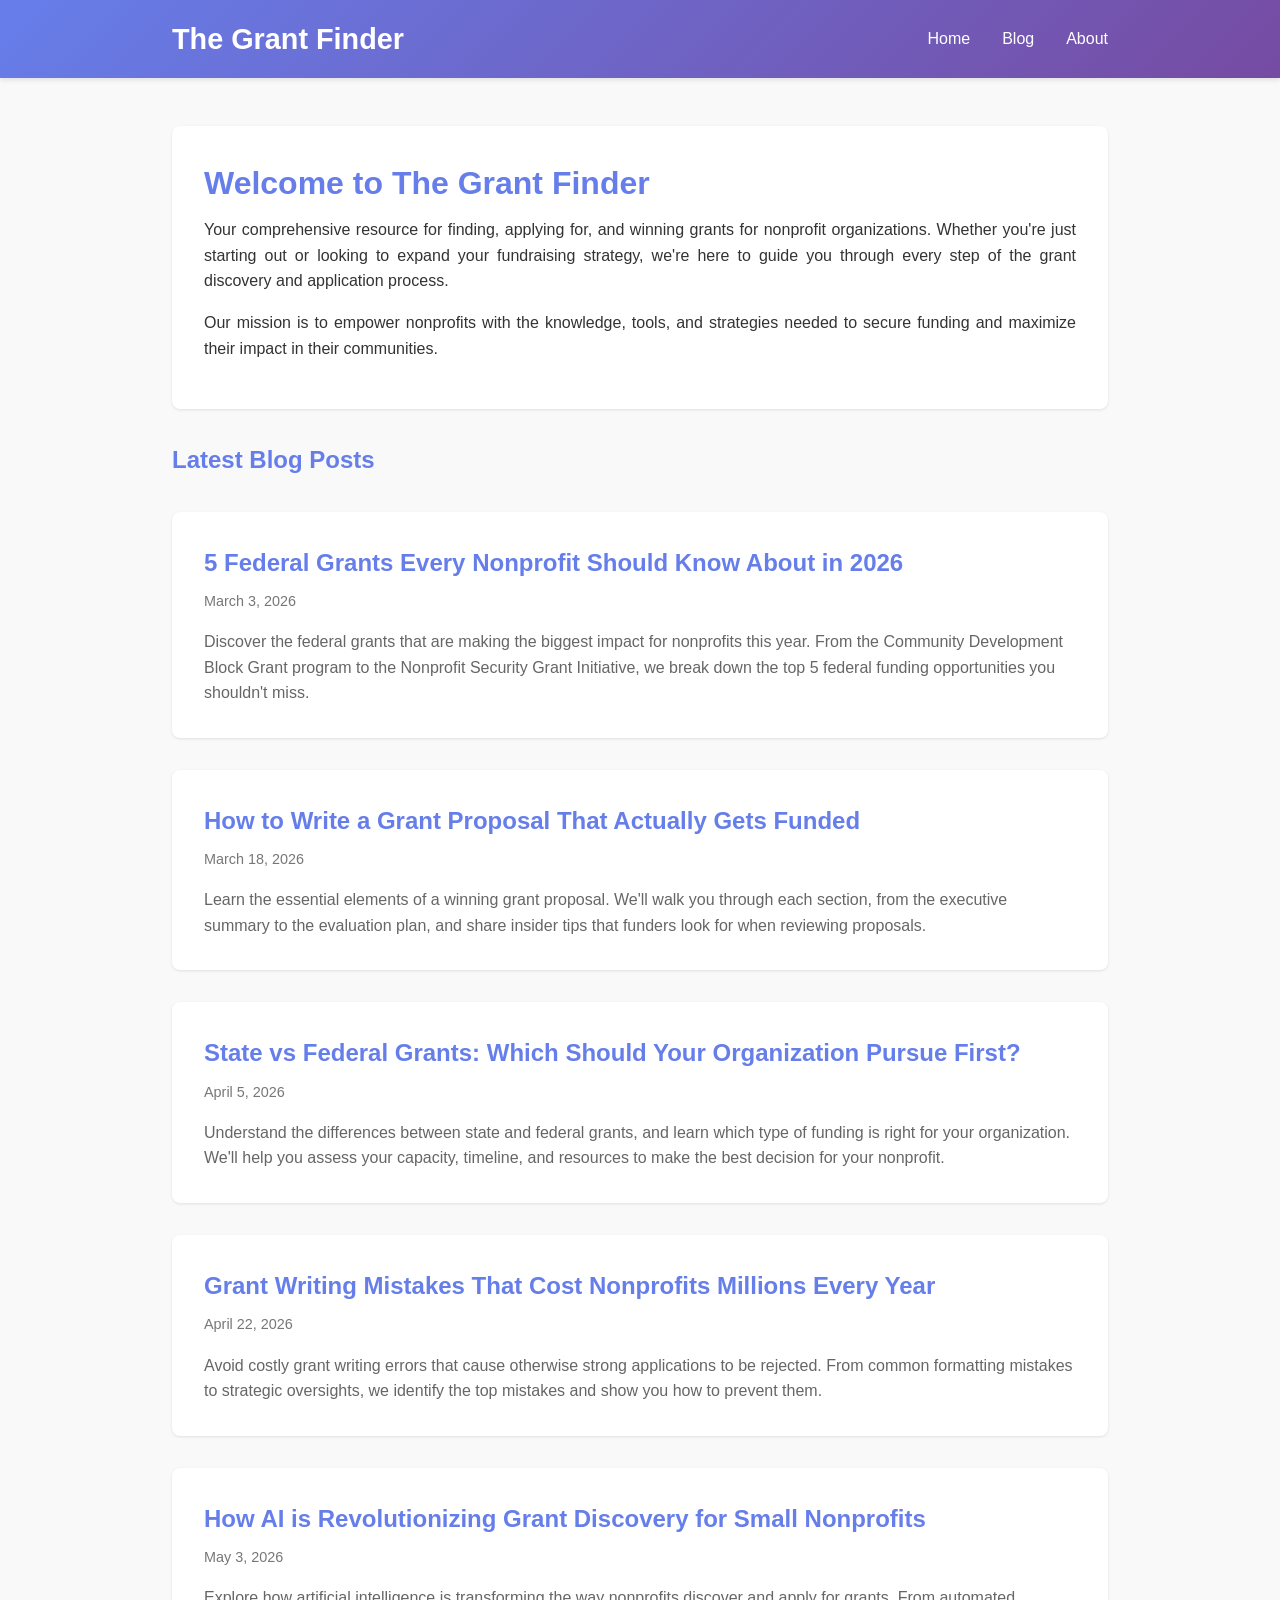
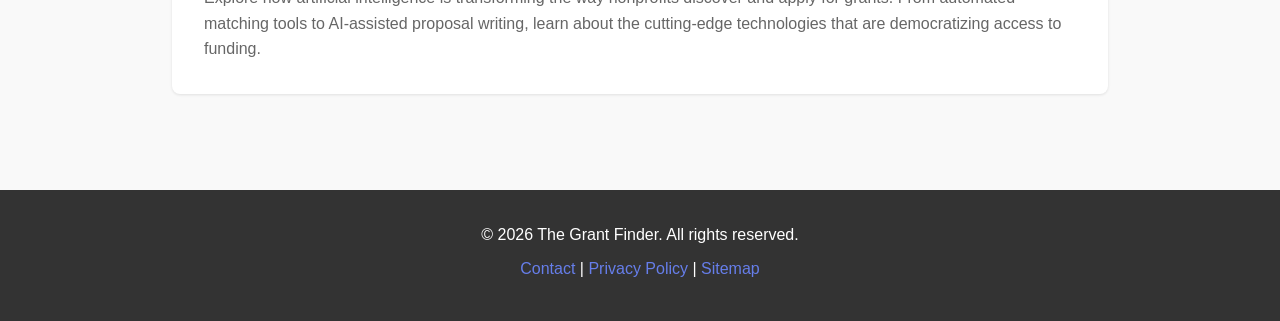
==== index.html @ ea4c946d "Initial setup: Add homepage, CSS styling, and sitemap" ====
<!DOCTYPE html>
<html lang="en">
<head>
    <meta charset="UTF-8">
    <meta name="viewport" content="width=device-width, initial-scale=1.0">
    <title>The Grant Finder - Grants for Nonprofits</title>
    <meta name="description" content="Your comprehensive resource for finding, applying for, and winning grants for nonprofit organizations.">
    <link rel="stylesheet" href="css/style.css">
</head>
<body>
    <header>
        <div class="container">
            <h1>The Grant Finder</h1>
            <nav>
                <ul>
                    <li><a href="index.html">Home</a></li>
                    <li><a href="#blog">Blog</a></li>
                    <li><a href="#about">About</a></li>
                </ul>
            </nav>
        </div>
    </header>

    <main>
        <div class="container">
            <article>
                <h1>Welcome to The Grant Finder</h1>
                <p>Your comprehensive resource for finding, applying for, and winning grants for nonprofit organizations. Whether you're just starting out or looking to expand your fundraising strategy, we're here to guide you through every step of the grant discovery and application process.</p>
                <p>Our mission is to empower nonprofits with the knowledge, tools, and strategies needed to secure funding and maximize their impact in their communities.</p>
            </article>

            <h2 id="blog" style="color: #667eea; margin-bottom: 2rem;">Latest Blog Posts</h2>
            <div class="blog-list">
                <a href="blog/5-federal-grants-every-nonprofit-should-know.html" class="blog-card">
                    <h2>5 Federal Grants Every Nonprofit Should Know About in 2026</h2>
                    <span class="date">March 3, 2026</span>
                    <p>Discover the federal grants that are making the biggest impact for nonprofits this year. From the Community Development Block Grant program to the Nonprofit Security Grant Initiative, we break down the top 5 federal funding opportunities you shouldn't miss.</p>
                </a>

                <a href="blog/how-to-write-a-grant-proposal.html" class="blog-card">
                    <h2>How to Write a Grant Proposal That Actually Gets Funded</h2>
                    <span class="date">March 18, 2026</span>
                    <p>Learn the essential elements of a winning grant proposal. We'll walk you through each section, from the executive summary to the evaluation plan, and share insider tips that funders look for when reviewing proposals.</p>
                </a>

                <a href="blog/state-vs-federal-grants.html" class="blog-card">
                    <h2>State vs Federal Grants: Which Should Your Organization Pursue First?</h2>
                    <span class="date">April 5, 2026</span>
                    <p>Understand the differences between state and federal grants, and learn which type of funding is right for your organization. We'll help you assess your capacity, timeline, and resources to make the best decision for your nonprofit.</p>
                </a>

                <a href="blog/grant-writing-mistakes.html" class="blog-card">
                    <h2>Grant Writing Mistakes That Cost Nonprofits Millions Every Year</h2>
                    <span class="date">April 22, 2026</span>
                    <p>Avoid costly grant writing errors that cause otherwise strong applications to be rejected. From common formatting mistakes to strategic oversights, we identify the top mistakes and show you how to prevent them.</p>
                </a>

                <a href="blog/ai-grant-discovery.html" class="blog-card">
                    <h2>How AI is Revolutionizing Grant Discovery for Small Nonprofits</h2>
                    <span class="date">May 3, 2026</span>
                    <p>Explore how artificial intelligence is transforming the way nonprofits discover and apply for grants. From automated matching tools to AI-assisted proposal writing, learn about the cutting-edge technologies that are democratizing access to funding.</p>
                </a>
            </div>
        </div>
    </main>

    <footer>
        <div class="container">
            <p>&copy; 2026 The Grant Finder. All rights reserved.</p>
            <p><a href="#">Contact</a> | <a href="#">Privacy Policy</a> | <a href="sitemap.xml">Sitemap</a></p>
        </div>
    </footer>
</body>
</html>
---- css/style.css ----
* {
  margin: 0;
  padding: 0;
  box-sizing: border-box;
}

body {
  font-family: 'Segoe UI', Tahoma, Geneva, Verdana, sans-serif;
  line-height: 1.6;
  color: #333;
  background-color: #f9f9f9;
}

header {
  background: linear-gradient(135deg, #667eea 0%, #764ba2 100%);
  color: white;
  padding: 1rem 0;
  box-shadow: 0 2px 5px rgba(0,0,0,0.1);
}

header .container {
  max-width: 1000px;
  margin: 0 auto;
  padding: 0 2rem;
  display: flex;
  justify-content: space-between;
  align-items: center;
}

header h1 {
  font-size: 1.8rem;
}

nav ul {
  list-style: none;
  display: flex;
  gap: 2rem;
}

nav a {
  color: white;
  text-decoration: none;
  transition: opacity 0.3s;
}

nav a:hover {
  opacity: 0.8;
}

.container {
  max-width: 1000px;
  margin: 0 auto;
  padding: 0 2rem;
}

main {
  padding: 3rem 0;
  min-height: calc(100vh - 300px);
}

article {
  background: white;
  padding: 2rem;
  margin-bottom: 2rem;
  border-radius: 8px;
  box-shadow: 0 1px 3px rgba(0,0,0,0.1);
}

article h1 {
  color: #667eea;
  margin-bottom: 0.5rem;
  font-size: 2rem;
}

.article-meta {
  color: #777;
  font-size: 0.9rem;
  margin-bottom: 1.5rem;
  border-bottom: 1px solid #eee;
  padding-bottom: 1rem;
}

article p {
  margin-bottom: 1rem;
  text-align: justify;
}

article h2 {
  color: #764ba2;
  margin-top: 1.5rem;
  margin-bottom: 0.5rem;
  font-size: 1.5rem;
}

article h3 {
  color: #667eea;
  margin-top: 1rem;
  margin-bottom: 0.3rem;
  font-size: 1.2rem;
}

article ul, article ol {
  margin-left: 2rem;
  margin-bottom: 1rem;
}

article li {
  margin-bottom: 0.5rem;
}

.blog-list {
  display: grid;
  gap: 2rem;
}

.blog-card {
  background: white;
  padding: 2rem;
  border-radius: 8px;
  box-shadow: 0 1px 3px rgba(0,0,0,0.1);
  transition: transform 0.3s, box-shadow 0.3s;
  text-decoration: none;
  color: #333;
  display: block;
}

.blog-card:hover {
  transform: translateY(-2px);
  box-shadow: 0 4px 8px rgba(0,0,0,0.2);
}

.blog-card h2 {
  color: #667eea;
  margin-bottom: 0.5rem;
}

.blog-card .date {
  color: #777;
  font-size: 0.9rem;
  display: block;
  margin-bottom: 1rem;
}

.blog-card p {
  color: #666;
}

footer {
  background: #333;
  color: white;
  text-align: center;
  padding: 2rem;
  margin-top: 3rem;
}

footer p {
  margin-bottom: 0.5rem;
}

footer a {
  color: #667eea;
  text-decoration: none;
}

footer a:hover {
  text-decoration: underline;
}
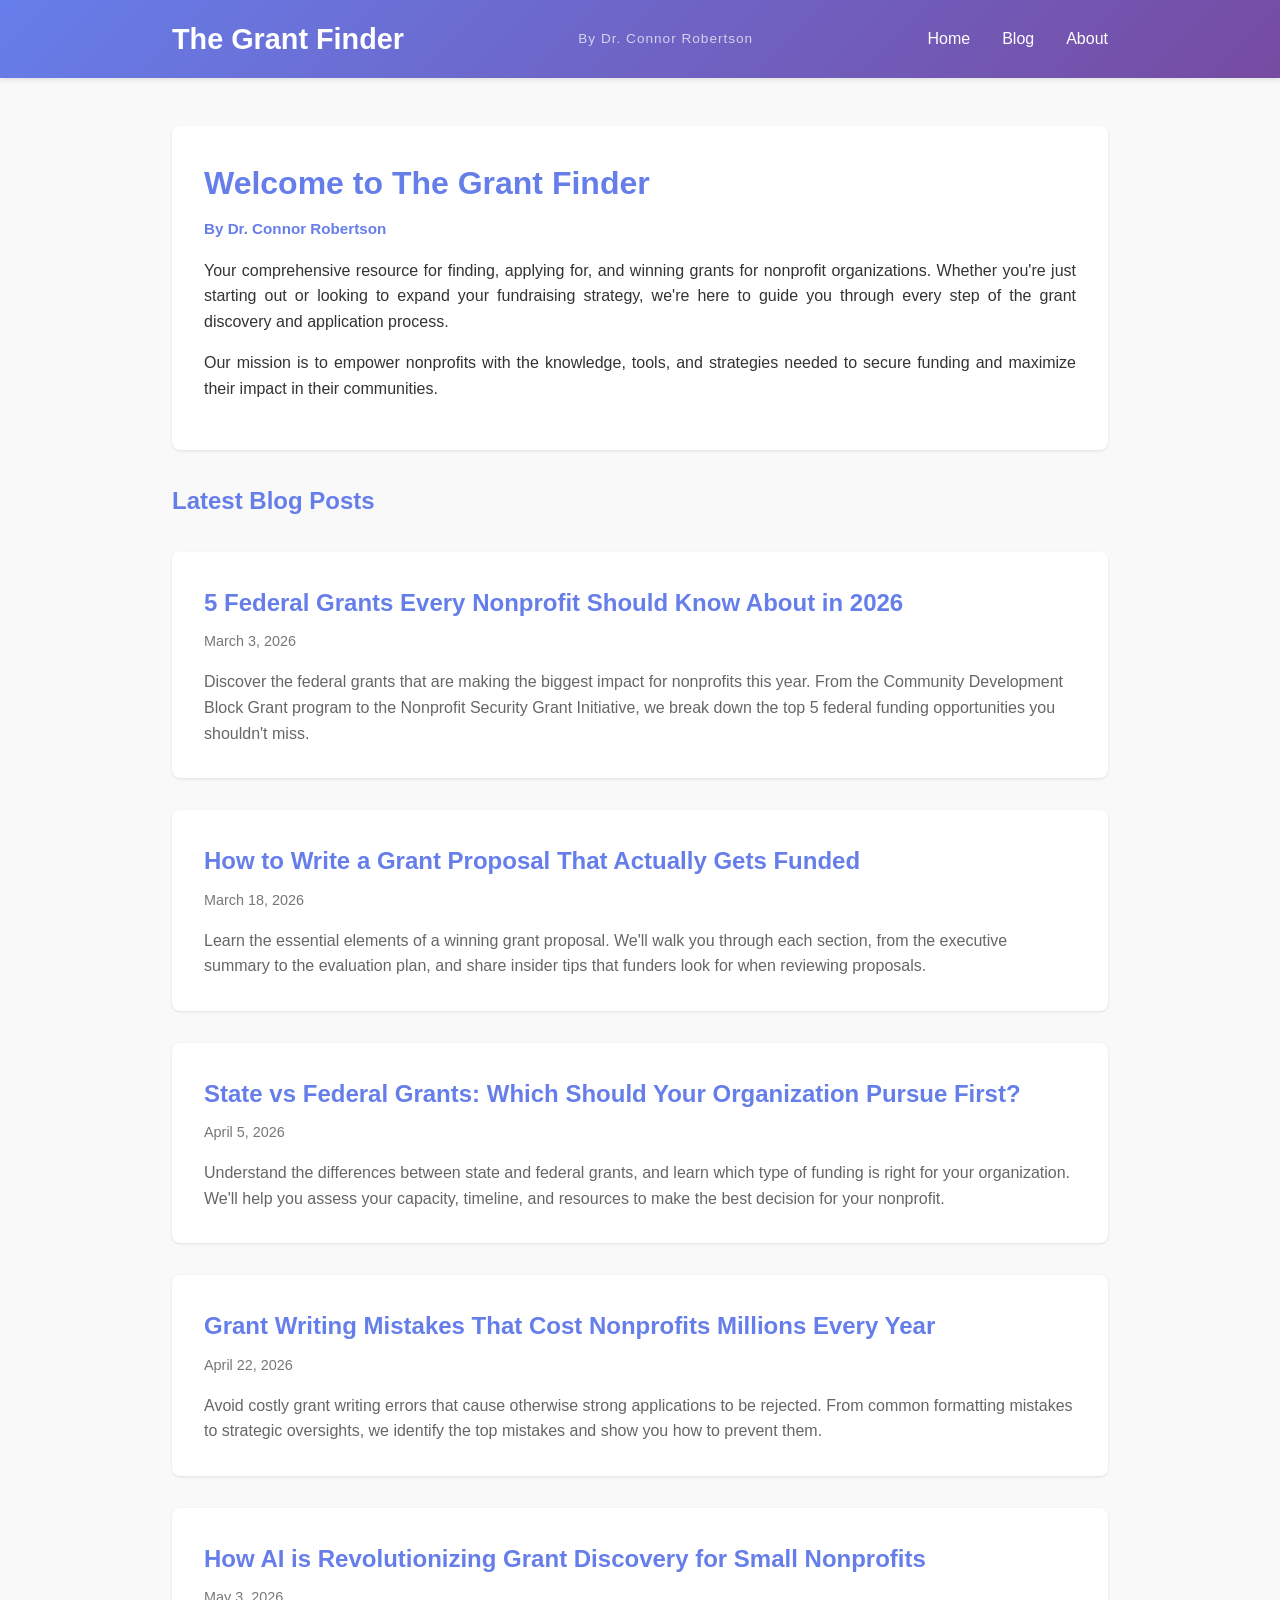
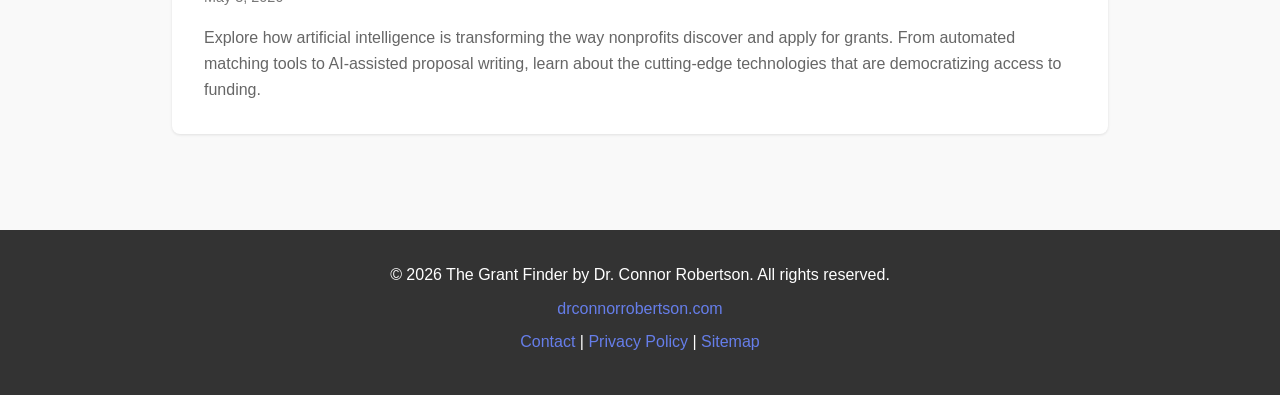
==== commit b37b647f: "Update index.html with author and Open Graph metadata" ====
--- a/index.html
+++ b/index.html
@@ -3,14 +3,67 @@
 <head>
     <meta charset="UTF-8">
     <meta name="viewport" content="width=device-width, initial-scale=1.0">
-    <title>The Grant Finder - Grants for Nonprofits</title>
-    <meta name="description" content="Your comprehensive resource for finding, applying for, and winning grants for nonprofit organizations.">
+    <title>The Grant Finder by Dr. Connor Robertson | Grants for Nonprofits</title>
+    <meta name="description" content="The Grant Finder by Dr. Connor Robertson. Your comprehensive resource for finding, applying for, and winning grants for nonprofit organizations.">
+    <meta name="author" content="Dr. Connor Robertson">
+    <meta name="keywords" content="Dr. Connor Robertson, The Grant Finder, grants, nonprofits, grant writing, federal grants, grant applications, funding">
+    <link rel="canonical" href="https://thegrantfinder.org/">
+
+    <!-- Open Graph -->
+    <meta property="og:title" content="The Grant Finder by Dr. Connor Robertson | Grants for Nonprofits">
+    <meta property="og:description" content="The Grant Finder by Dr. Connor Robertson. Your comprehensive resource for finding, applying for, and winning grants for nonprofit organizations.">
+    <meta property="og:type" content="website">
+    <meta property="og:url" content="https://thegrantfinder.org/">
+    <meta property="og:site_name" content="The Grant Finder">
+    <meta property="og:locale" content="en_US">
+
+    <!-- Twitter -->
+    <meta name="twitter:card" content="summary_large_image">
+    <meta name="twitter:title" content="The Grant Finder by Dr. Connor Robertson | Grants for Nonprofits">
+    <meta name="twitter:description" content="The Grant Finder by Dr. Connor Robertson. Your comprehensive resource for finding, applying for, and winning grants for nonprofit organizations.">
+
     <link rel="stylesheet" href="css/style.css">
+
+    <!-- Person Schema -->
+    <script type="application/ld+json">
+    {
+        "@context": "https://schema.org",
+        "@type": "Person",
+        "@id": "https://drconnorrobertson.com/#person",
+        "name": "Dr. Connor Robertson",
+        "url": "https://drconnorrobertson.com",
+        "sameAs": [
+            "https://drconnorrobertson.com",
+            "https://prospectingshow.com",
+            "https://elixirconsultinggroup.com",
+            "https://thepittsburghwire.com",
+            "https://thegrantfinder.org",
+            "https://www.seymourmaison.com",
+            "https://www.linkedin.com/in/dr-connor-robertson",
+            "https://x.com/drconnorre",
+            "https://wikitia.com/wiki/Dr._Connor_Robertson",
+            "https://wikialpha.co/wiki/Dr._Connor_Robertson"
+        ]
+    }
+    </script>
+    <script type="application/ld+json">
+    {
+        "@context": "https://schema.org",
+        "@type": "WebSite",
+        "name": "The Grant Finder by Dr. Connor Robertson",
+        "url": "https://thegrantfinder.org",
+        "description": "The Grant Finder by Dr. Connor Robertson. Comprehensive grant discovery, writing guides, and funding strategies for nonprofit organizations.",
+        "publisher": {
+            "@id": "https://drconnorrobertson.com/#person"
+        }
+    }
+    </script>
 </head>
 <body>
     <header>
         <div class="container">
             <h1>The Grant Finder</h1>
+            <p style="font-size: 0.85rem; letter-spacing: 1px; margin: 0; opacity: 0.7;">By Dr. Connor Robertson</p>
             <nav>
                 <ul>
                     <li><a href="index.html">Home</a></li>
@@ -25,6 +78,7 @@
         <div class="container">
             <article>
                 <h1>Welcome to The Grant Finder</h1>
+                <p style="font-size: 0.95rem; color: #667eea; font-weight: 600; margin-bottom: 1rem;">By Dr. Connor Robertson</p>
                 <p>Your comprehensive resource for finding, applying for, and winning grants for nonprofit organizations. Whether you're just starting out or looking to expand your fundraising strategy, we're here to guide you through every step of the grant discovery and application process.</p>
                 <p>Our mission is to empower nonprofits with the knowledge, tools, and strategies needed to secure funding and maximize their impact in their communities.</p>
             </article>
@@ -66,7 +120,8 @@
 
     <footer>
         <div class="container">
-            <p>&copy; 2026 The Grant Finder. All rights reserved.</p>
+            <p>&copy; 2026 The Grant Finder by Dr. Connor Robertson. All rights reserved.</p>
+            <p><a href="https://drconnorrobertson.com" target="_blank" rel="noopener">drconnorrobertson.com</a></p>
             <p><a href="#">Contact</a> | <a href="#">Privacy Policy</a> | <a href="sitemap.xml">Sitemap</a></p>
         </div>
     </footer>
